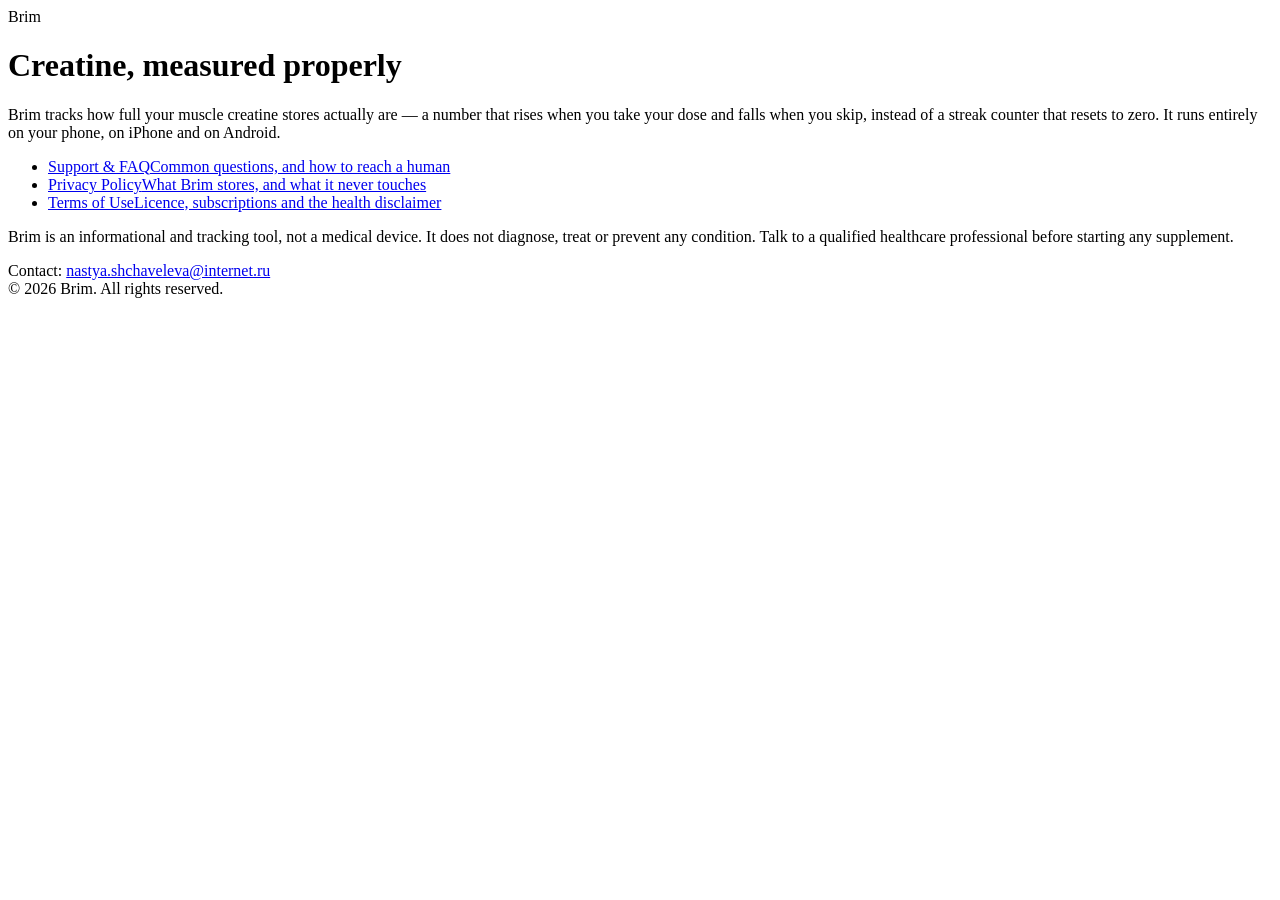
==== index.html @ 97cc6639 "Legal pages" ====
<!doctype html>
<html lang="en">
<head>
<meta charset="utf-8" />
<meta name="viewport" content="width=device-width, initial-scale=1" />
<title>Brim — Creatine Tracker</title>
<meta name="description" content="Brim tracks muscle creatine saturation, not streaks. Support, privacy policy and terms." />
<link rel="stylesheet" href="/style.css" />
</head>
<body>
  <div class="wrap">
    <div class="brand"><span class="mark"></span>Brim</div>
    <h1>Creatine, measured properly</h1>
    <p>Brim tracks how full your muscle creatine stores actually are — a number that rises when you take your dose and falls when you skip, instead of a streak counter that resets to zero. It runs entirely on your phone, on iPhone and on Android.</p>

    <ul class="links">
      <li><a href="/support.html">Support &amp; FAQ<span>Common questions, and how to reach a human</span></a></li>
      <li><a href="/privacy.html">Privacy Policy<span>What Brim stores, and what it never touches</span></a></li>
      <li><a href="/terms.html">Terms of Use<span>Licence, subscriptions and the health disclaimer</span></a></li>
    </ul>

    <div class="note warn">
      <p>Brim is an informational and tracking tool, not a medical device. It does not diagnose, treat or prevent any condition. Talk to a qualified healthcare professional before starting any supplement.</p>
    </div>

    <footer>
      Contact: <a href="mailto:nastya.shchaveleva@internet.ru">nastya.shchaveleva@internet.ru</a><br />
      © 2026 Brim. All rights reserved.
    </footer>
  </div>
</body>
</html>
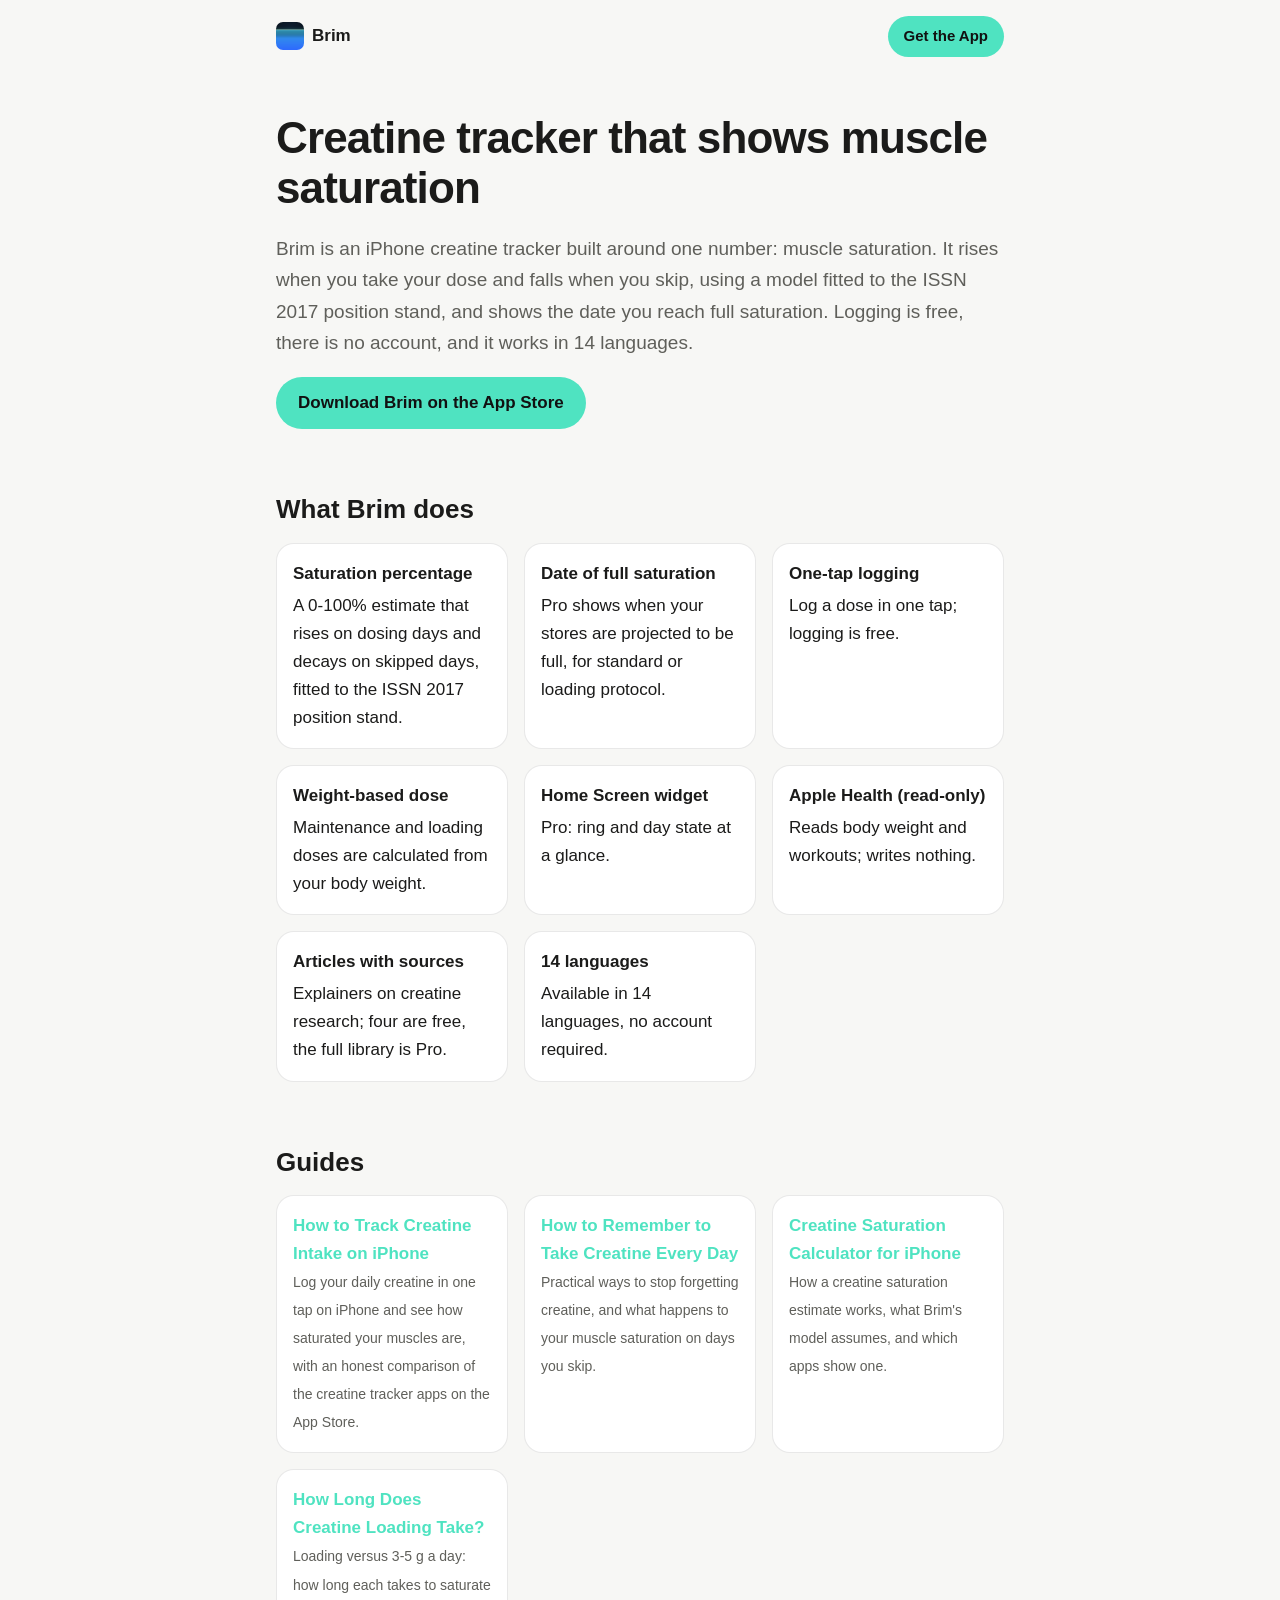
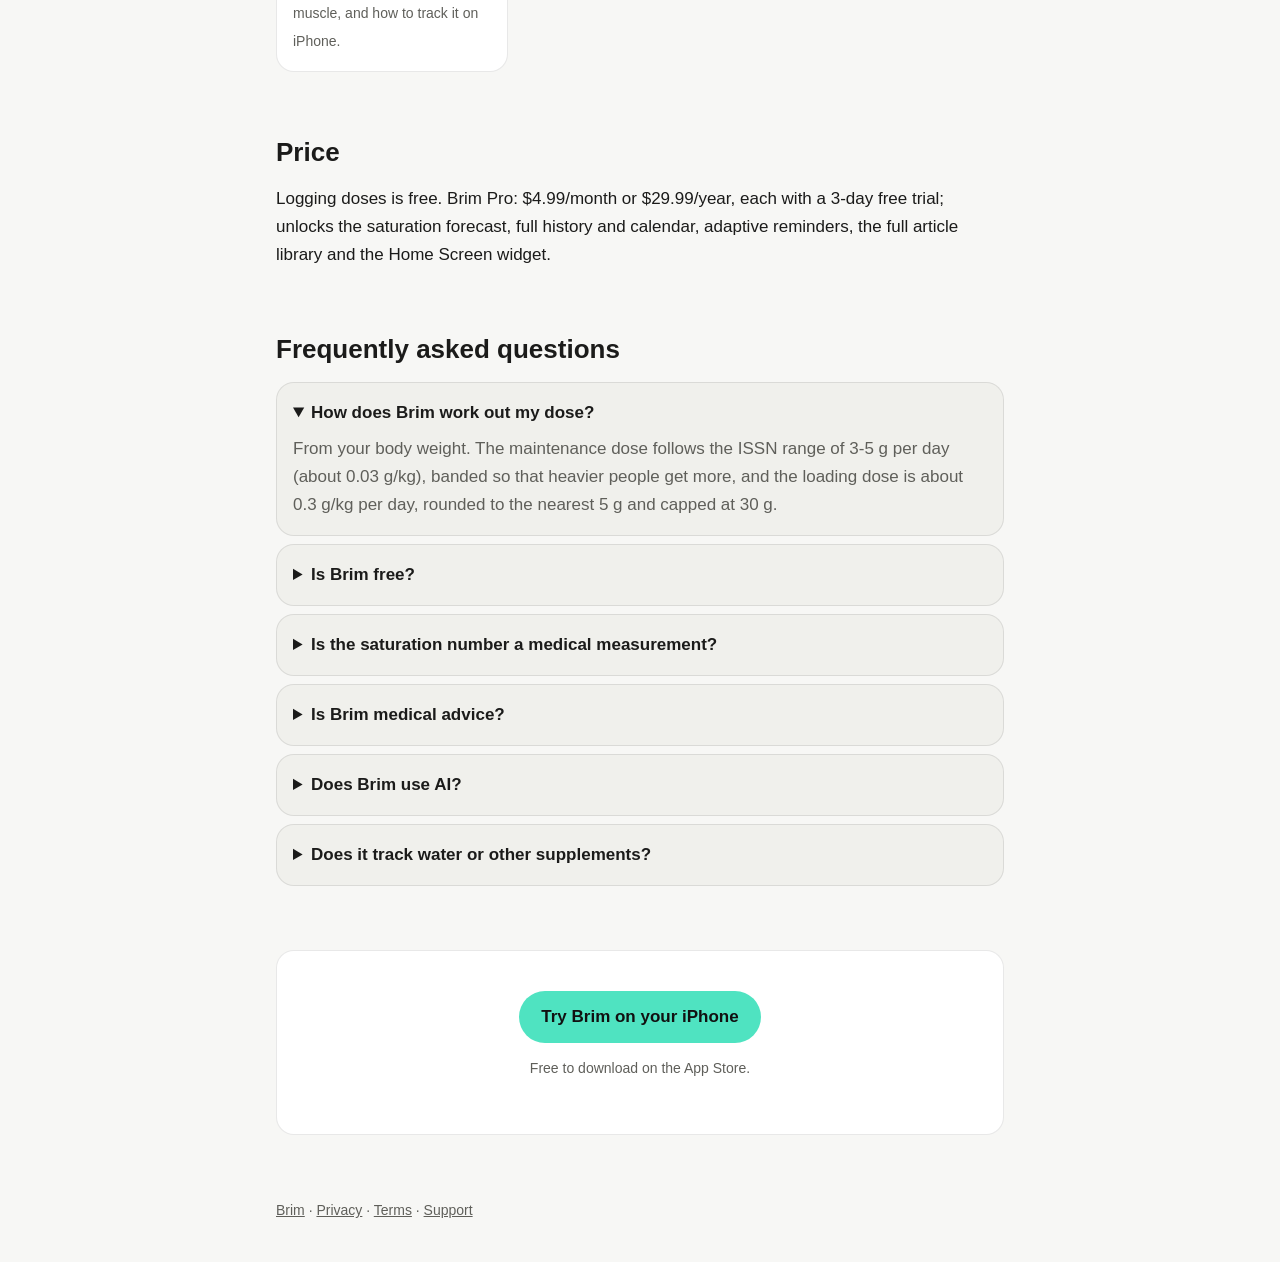
==== commit 7db80854: "site: update" ====
--- a/index.html
+++ b/index.html
@@ -1,32 +1,196 @@
-<!doctype html>
+<!DOCTYPE html>
 <html lang="en">
 <head>
 <meta charset="utf-8" />
 <meta name="viewport" content="width=device-width, initial-scale=1" />
-<title>Brim — Creatine Tracker</title>
-<meta name="description" content="Brim tracks muscle creatine saturation, not streaks. Support, privacy policy and terms." />
-<link rel="stylesheet" href="/style.css" />
+<meta name="generator" content="app_farm ai_site scaffold" />
+<title>Brim: Creatine Tracker — Creatine tracker that shows muscle saturation</title>
+<meta name="description" content="Brim is an iPhone creatine tracker built around one number: muscle saturation. It rises when you take your dose and falls when you skip, using a model…" />
+<link rel="canonical" href="https://jjjulietttee-jpg.github.io/brim-app/" />
+<meta name="robots" content="index, follow, max-snippet:-1" />
+<meta property="og:type" content="website" />
+<meta property="og:site_name" content="Brim" />
+<meta property="og:title" content="Brim: Creatine Tracker — Creatine tracker that shows muscle saturation" />
+<meta property="og:description" content="Brim is an iPhone creatine tracker built around one number: muscle saturation. It rises when you take your dose and falls when you skip, using a model…" />
+<meta property="og:url" content="https://jjjulietttee-jpg.github.io/brim-app/" />
+<meta property="og:image" content="https://jjjulietttee-jpg.github.io/brim-app/app-icon.png" />
+<meta name="twitter:card" content="summary" />
+<meta name="apple-itunes-app" content="app-id=6795123559, app-argument=https://apps.apple.com/app/id6795123559?pt=128839649&amp;ct=ai_web" />
+<meta name="theme-color" content="#F7F7F5" />
+<link rel="icon" href="https://jjjulietttee-jpg.github.io/brim-app/app-icon.png" type="image/png" />
+<link rel="apple-touch-icon" href="https://jjjulietttee-jpg.github.io/brim-app/app-icon.png" />
+<style>
+:root{color-scheme:light dark;--space-1:8px;--space-2:16px;--space-3:24px;--space-4:40px;--space-5:64px;--radius-sm:12px;--radius-md:18px;--radius-pill:999px;--measure:760px;--font:-apple-system,BlinkMacSystemFont,"SF Pro Text","Segoe UI",Roboto,Helvetica,Arial,sans-serif;--font-size:17px;--font-size-lede:19px;--font-size-small:14px;--bg:#F7F7F5;--surface:#FFFFFF;--surface-soft:#F0F0EC;--text:#1B1B1A;--text-secondary:#5F5F5A;--border:rgba(0,0,0,.09);--accent:#4FE3C1;--on-accent:#111111;--accent-strong:#44C3A6;--accent-tint:rgba(79,227,193,.09)}
+@media (prefers-color-scheme:dark){:root{--bg:#111112;--surface:#18181A;--surface-soft:#1F1F22;--text:#F2F2F0;--text-secondary:#A2A29C;--border:rgba(255,255,255,.09);--accent:#4FE3C1;--on-accent:#111111;--accent-strong:#68E7CA;--accent-tint:rgba(79,227,193,.09)}}
+*{box-sizing:border-box}
+body{margin:0;background:var(--bg);color:var(--text);font-family:var(--font);font-size:var(--font-size);line-height:1.65;-webkit-font-smoothing:antialiased}
+a{color:var(--accent)}
+.wrap{max-width:var(--measure);margin:0 auto;padding:0 var(--space-2)}
+header.top{display:flex;justify-content:space-between;align-items:center;gap:var(--space-2);max-width:var(--measure);margin:0 auto;padding:var(--space-2)}
+.brand{display:flex;align-items:center;gap:var(--space-1);font-weight:700;color:var(--text);text-decoration:none}
+.brand img{width:28px;height:28px;border-radius:7px}
+.btn{display:inline-block;background:var(--accent);color:var(--on-accent);font-weight:700;text-decoration:none;padding:12px 22px;border-radius:var(--radius-pill)}
+.btn:hover{background:var(--accent-strong)}
+.btn--sm{padding:8px 16px;font-size:15px}
+h1{font-size:clamp(30px,6vw,44px);line-height:1.15;margin:var(--space-4) 0 var(--space-2);letter-spacing:-.02em}
+h2{font-size:26px;line-height:1.25;margin:var(--space-5) 0 var(--space-2)}
+h3{font-size:19px;margin:var(--space-3) 0 var(--space-1)}
+.lede{font-size:var(--font-size-lede);color:var(--text-secondary)}
+.meta,.note{color:var(--text-secondary);font-size:var(--font-size-small)}
+.answer{background:var(--surface-soft);border:1px solid var(--border);border-left:3px solid var(--accent);border-radius:var(--radius-md);padding:var(--space-2) var(--space-3);margin:var(--space-3) 0}
+.cards{list-style:none;padding:0;display:grid;gap:var(--space-2);grid-template-columns:repeat(auto-fit,minmax(220px,1fr))}
+.cards li{background:var(--surface);border:1px solid var(--border);border-radius:var(--radius-md);padding:var(--space-2)}
+.cards b{display:block;margin-bottom:4px}
+.cards a{text-decoration:none;font-weight:600}
+ol.steps{padding-left:0;list-style:none;counter-reset:s}
+ol.steps li{counter-increment:s;position:relative;padding:var(--space-2) var(--space-2) var(--space-2) 64px;margin:var(--space-2) 0;background:var(--surface-soft);border:1px solid var(--border);border-radius:var(--radius-md)}
+ol.steps li::before{content:counter(s);position:absolute;left:var(--space-2);top:var(--space-2);width:36px;height:36px;border-radius:50%;background:var(--accent);color:var(--on-accent);font-weight:800;display:grid;place-items:center}
+ol.steps b{display:block}
+.tablewrap{overflow-x:auto;border:1px solid var(--border);border-radius:var(--radius-md)}
+table{border-collapse:collapse;width:100%;min-width:560px;font-size:15px}
+th,td{text-align:left;padding:12px 14px;border-bottom:1px solid var(--border);vertical-align:top}
+th{color:var(--text-secondary);font-weight:600;background:var(--surface)}
+tr:last-child td{border-bottom:0}
+tr.me td{background:var(--accent-tint)}
+details{background:var(--surface-soft);border:1px solid var(--border);border-radius:var(--radius-md);padding:var(--space-2);margin:var(--space-1) 0}
+summary{cursor:pointer;font-weight:600}
+details p{margin:var(--space-1) 0 0;color:var(--text-secondary)}
+.cta{text-align:center;margin:var(--space-5) 0;padding:var(--space-4) var(--space-2);background:var(--surface);border:1px solid var(--border);border-radius:var(--radius-md)}
+footer{max-width:var(--measure);margin:var(--space-5) auto var(--space-4);padding:0 var(--space-2);color:var(--text-secondary);font-size:var(--font-size-small)}
+footer a{color:var(--text-secondary)}
+@media (max-width:480px){h2{font-size:22px}ol.steps li{padding-left:56px}.answer{padding:var(--space-2)}}
+
+</style>
+<script type="application/ld+json">
+{
+ "@context": "https://schema.org",
+ "@type": "SoftwareApplication",
+ "name": "Brim: Creatine Tracker",
+ "alternateName": "Brim",
+ "operatingSystem": "iOS",
+ "applicationCategory": "Health & Fitness",
+ "url": "https://jjjulietttee-jpg.github.io/brim-app/",
+ "description": "Brim is an iPhone creatine tracker built around one number: muscle saturation. It rises when you take your dose and falls when you skip, using a model fitted to the ISSN 2017 position stand, and shows the date you reach full saturation. Logging is free, there is no account, and it works in 14…",
+ "offers": {
+  "@type": "Offer",
+  "price": "0",
+  "priceCurrency": "USD",
+  "category": "Freemium"
+ },
+ "downloadUrl": "https://apps.apple.com/app/id6795123559?pt=128839649&ct=ai_web",
+ "image": "https://jjjulietttee-jpg.github.io/brim-app/app-icon.png",
+ "publisher": {
+  "@type": "Person",
+  "name": "Brim"
+ }
+}
+</script>
+<script type="application/ld+json">
+{
+ "@context": "https://schema.org",
+ "@type": "FAQPage",
+ "mainEntity": [
+  {
+   "@type": "Question",
+   "name": "How does Brim work out my dose?",
+   "acceptedAnswer": {
+    "@type": "Answer",
+    "text": "From your body weight. The maintenance dose follows the ISSN range of 3-5 g per day (about 0.03 g/kg), banded so that heavier people get more, and the loading dose is about 0.3 g/kg per day, rounded to the nearest 5 g and capped at 30 g."
+   }
+  },
+  {
+   "@type": "Question",
+   "name": "Is Brim free?",
+   "acceptedAnswer": {
+    "@type": "Answer",
+    "text": "Logging a dose is free. Brim Pro unlocks the saturation forecast, full history and calendar, adaptive reminders, the full article library and the Home Screen widget: $4.99 per month or $29.99 per year, each with a 3-day free trial."
+   }
+  },
+  {
+   "@type": "Question",
+   "name": "Is the saturation number a medical measurement?",
+   "acceptedAnswer": {
+    "@type": "Answer",
+    "text": "No. It is an estimate from a published kinetics model fitted to the ISSN 2017 position stand, not a blood or muscle test. Brim says so in the app and is not medical advice."
+   }
+  },
+  {
+   "@type": "Question",
+   "name": "Is Brim medical advice?",
+   "acceptedAnswer": {
+    "@type": "Answer",
+    "text": "No. It is an informational estimate based on published research, not a diagnosis or a substitute for a doctor."
+   }
+  },
+  {
+   "@type": "Question",
+   "name": "Does Brim use AI?",
+   "acceptedAnswer": {
+    "@type": "Answer",
+    "text": "No."
+   }
+  },
+  {
+   "@type": "Question",
+   "name": "Does it track water or other supplements?",
+   "acceptedAnswer": {
+    "@type": "Answer",
+    "text": "No, creatine only."
+   }
+  }
+ ]
+}
+</script>
 </head>
 <body>
-  <div class="wrap">
-    <div class="brand"><span class="mark"></span>Brim</div>
-    <h1>Creatine, measured properly</h1>
-    <p>Brim tracks how full your muscle creatine stores actually are — a number that rises when you take your dose and falls when you skip, instead of a streak counter that resets to zero. It runs entirely on your phone, on iPhone and on Android.</p>
+<header class="top">
+  <a class="brand" href="https://jjjulietttee-jpg.github.io/brim-app/"><img src="https://jjjulietttee-jpg.github.io/brim-app/app-icon.png" alt="" width="28" height="28" />Brim</a>
+  <a class="btn btn--sm" href="https://apps.apple.com/app/id6795123559?pt=128839649&amp;ct=ai_web">Get the App</a>
+</header>
+<main class="wrap">
+  <article>
+    <h1>Creatine tracker that shows muscle saturation</h1>
+    <p class="lede">Brim is an iPhone creatine tracker built around one number: muscle saturation. It rises when you take your dose and falls when you skip, using a model fitted to the ISSN 2017 position stand, and shows the date you reach full saturation. Logging is free, there is no account, and it works in 14 languages.</p>
+    <p><a class="btn" href="https://apps.apple.com/app/id6795123559?pt=128839649&amp;ct=ai_web">Download Brim on the App Store</a></p>
+    <h2>What Brim does</h2>
+    <ul class="cards">
+      <li><b>Saturation percentage</b>A 0-100% estimate that rises on dosing days and decays on skipped days, fitted to the ISSN 2017 position stand.</li>
+      <li><b>Date of full saturation</b>Pro shows when your stores are projected to be full, for standard or loading protocol.</li>
+      <li><b>One-tap logging</b>Log a dose in one tap; logging is free.</li>
+      <li><b>Weight-based dose</b>Maintenance and loading doses are calculated from your body weight.</li>
+      <li><b>Home Screen widget</b>Pro: ring and day state at a glance.</li>
+      <li><b>Apple Health (read-only)</b>Reads body weight and workouts; writes nothing.</li>
+      <li><b>Articles with sources</b>Explainers on creatine research; four are free, the full library is Pro.</li>
+      <li><b>14 languages</b>Available in 14 languages, no account required.</li>
 
-    <ul class="links">
-      <li><a href="/support.html">Support &amp; FAQ<span>Common questions, and how to reach a human</span></a></li>
-      <li><a href="/privacy.html">Privacy Policy<span>What Brim stores, and what it never touches</span></a></li>
-      <li><a href="/terms.html">Terms of Use<span>Licence, subscriptions and the health disclaimer</span></a></li>
     </ul>
+    <h2>Guides</h2>
+    <ul class="cards">
+      <li><a href="https://jjjulietttee-jpg.github.io/brim-app/how-to-track-creatine-intake-on-iphone">How to Track Creatine Intake on iPhone</a><br /><span class="note">Log your daily creatine in one tap on iPhone and see how saturated your muscles are, with an honest comparison of the creatine tracker apps on the App Store.</span></li>
+      <li><a href="https://jjjulietttee-jpg.github.io/brim-app/how-to-remember-to-take-creatine-every-day">How to Remember to Take Creatine Every Day</a><br /><span class="note">Practical ways to stop forgetting creatine, and what happens to your muscle saturation on days you skip.</span></li>
+      <li><a href="https://jjjulietttee-jpg.github.io/brim-app/creatine-saturation-calculator-app">Creatine Saturation Calculator for iPhone</a><br /><span class="note">How a creatine saturation estimate works, what Brim&#x27;s model assumes, and which apps show one.</span></li>
+      <li><a href="https://jjjulietttee-jpg.github.io/brim-app/how-long-does-creatine-loading-take">How Long Does Creatine Loading Take?</a><br /><span class="note">Loading versus 3-5 g a day: how long each takes to saturate muscle, and how to track it on iPhone.</span></li>
 
-    <div class="note warn">
-      <p>Brim is an informational and tracking tool, not a medical device. It does not diagnose, treat or prevent any condition. Talk to a qualified healthcare professional before starting any supplement.</p>
-    </div>
+    </ul>
+        <h2>Price</h2>
+    <p>Logging doses is free. Brim Pro: $4.99/month or $29.99/year, each with a 3-day free trial; unlocks the saturation forecast, full history and calendar, adaptive reminders, the full article library and the Home Screen widget.</p>
 
-    <footer>
-      Contact: <a href="mailto:nastya.shchaveleva@internet.ru">nastya.shchaveleva@internet.ru</a><br />
-      © 2026 Brim. All rights reserved.
-    </footer>
-  </div>
+        <h2>Frequently asked questions</h2>
+    <details open><summary>How does Brim work out my dose?</summary><p>From your body weight. The maintenance dose follows the ISSN range of 3-5 g per day (about 0.03 g/kg), banded so that heavier people get more, and the loading dose is about 0.3 g/kg per day, rounded to the nearest 5 g and capped at 30 g.</p></details>
+    <details><summary>Is Brim free?</summary><p>Logging a dose is free. Brim Pro unlocks the saturation forecast, full history and calendar, adaptive reminders, the full article library and the Home Screen widget: $4.99 per month or $29.99 per year, each with a 3-day free trial.</p></details>
+    <details><summary>Is the saturation number a medical measurement?</summary><p>No. It is an estimate from a published kinetics model fitted to the ISSN 2017 position stand, not a blood or muscle test. Brim says so in the app and is not medical advice.</p></details>
+    <details><summary>Is Brim medical advice?</summary><p>No. It is an informational estimate based on published research, not a diagnosis or a substitute for a doctor.</p></details>
+    <details><summary>Does Brim use AI?</summary><p>No.</p></details>
+    <details><summary>Does it track water or other supplements?</summary><p>No, creatine only.</p></details>
+
+
+    <div class="cta"><a class="btn" href="https://apps.apple.com/app/id6795123559?pt=128839649&amp;ct=ai_web">Try Brim on your iPhone</a><p class="note">Free to download on the App Store.</p></div>
+
+  </article>
+
+</main>
+<footer>
+  <a href="https://jjjulietttee-jpg.github.io/brim-app/">Brim</a> · <a href="https://jjjulietttee-jpg.github.io/brim-app/privacy.html">Privacy</a> · <a href="https://jjjulietttee-jpg.github.io/brim-app/terms.html">Terms</a> · <a href="https://jjjulietttee-jpg.github.io/brim-app/support.html">Support</a>
+</footer>
 </body>
 </html>
